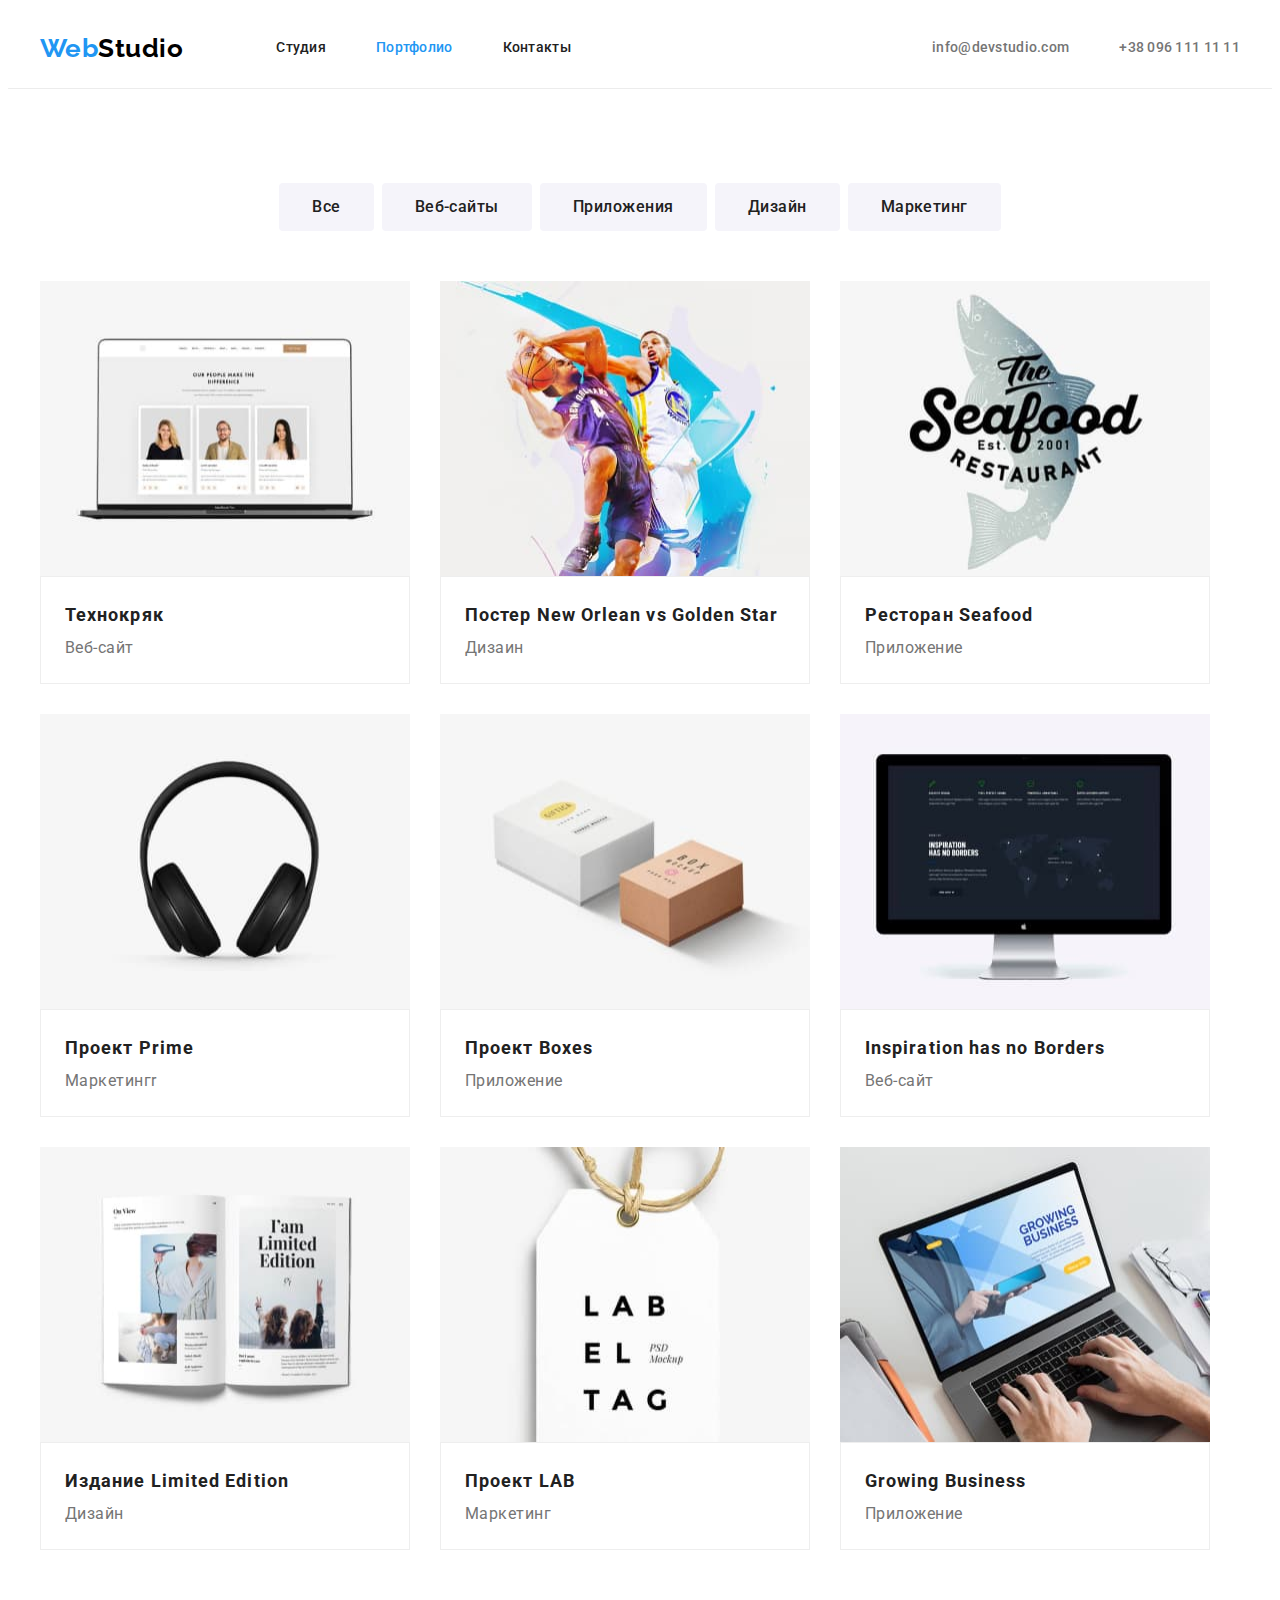
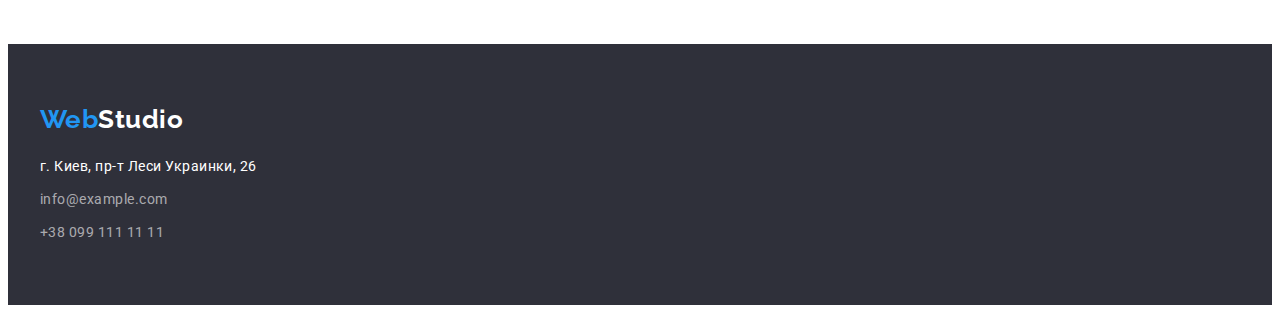
==== portfolio.html @ 2bc71ba0 "Добавляет стили  геометрии и позиционирование контента Flexbox" ====
<!DOCTYPE html>
<html lang="ru">
  <head>
    <meta charset="UTF-8" />
    <meta http-equiv="X-UA-Compatible" content="IE=edge" />
    <meta name="viewport" content="width=device-width, initial-scale=1.0" />
    <link rel="preconnect" href="https://fonts.googleapis.com" />
    <link rel="preconnect" href="https://fonts.gstatic.com" crossorigin />
    <link
      href="https://fonts.googleapis.com/css2?family=Raleway:wght@700&family=Roboto:wght@400;500;700;900&display=swap"
      rel="stylesheet"
    />
    <link
      rel="stylesheet"
      href="https://cdnjs.cloudflare.com/ajax/libs/modern-normalize/1.1.0/modern-normalize.min.css"
      integrity="sha512-wpPYUAdjBVSE4KJnH1VR1HeZfpl1ub8YT/NKx4PuQ5NmX2tKuGu6U/JRp5y+Y8XG2tV+wKQpNHVUX03MfMFn9Q=="
      crossorigin="anonymous"
      referrerpolicy="no-referrer"
    />
    <link rel="stylesheet" href="./css/styles.css" />
    <title>Портфолио</title>
  </head>

  <body>
    <!--секция "Хэдер"-->
    <header class="page-header">
      <div class="container contacts-nav-header">
        <nav class="site-nav">
          <a class="logo link" href="./index.html" lang="en"
            >Web<span class="text-black">Studio</span></a
          >
          <ul class="menu list">
            <li class="menu-item">
              <a class="menu-link link" href="./index.html">Студия</a>
            </li>
            <li class="menu-item">
              <a class="menu-link active link" href="./portfolio.html"
                >Портфолио</a
              >
            </li>
            <li class="menu-item">
              <a class="menu-link link" href="#contacts">Контакты</a>
            </li>
          </ul>
        </nav>

        <ul class="contacts-header list">
          <li class="contact-item">
            <a class="contact-mail link" href="mailto:info@devstudio.com"
              >info@devstudio.com</a
            >
          </li>
          <li class="contact-item">
            <a class="contact-phone link" href="tel:+380961111111"
              >+38 096 111 11 11</a
            >
          </li>
        </ul>
      </div>
    </header>

    <!--секция "Навигационных кнопок"-->
    <section class="section">
      <h1 class="projects-title">Проекты компании</h1>
      <div class="container">
        <ul class="buttons-list list">
          <li class="button-item">
            <button class="button" type="button">Все</button>
          </li>
          <li class="button-item">
            <button class="button" type="button">Веб-сайты</button>
          </li>
          <li class="button-item">
            <button class="button" type="button">Приложения</button>
          </li>
          <li class="button-item">
            <button class="button" type="button">Дизайн</button>
          </li>
          <li class="button-item">
            <button class="button" type="button">Маркетинг</button>
          </li>
        </ul>
      </div>

      <!--список "Проектами компании"-->
      <div class="container">
        <ul class="galeri-projects list">
          <li class="project-item">
            <a class="progect-exile link" href="#"
              ><img
                class="project-photo"
                src="./imagis/ouer-work-portfolio/leptop.img.jpg"
                alt="ноутбук"
                width="370"
                height="295"
              />
              <div class="position-project-description">
                <h2 class="project-name">Технокряк</h2>
                <p class="about-project">Веб-сайт</p>
              </div>
            </a>
          </li>

          <li class="project-item">
            <a class="progect-exile link" href="#"
              ><img
                class="project-photo"
                src="./imagis/ouer-work-portfolio/basketballs-players.img.jpg"
                alt="играки в баскетболл"
                width="370"
                height="295"
              />
              <div class="position-project-description">
                <h2 class="project-name">
                  Постер <span lang="en">New Orlean vs Golden Star</span>
                </h2>
                <p class="about-project">Дизаин</p>
              </div>
            </a>
          </li>

          <li class="project-item">
            <a class="progect-exile link" href="#"
              ><img
                class="project-photo"
                src="./imagis/ouer-work-portfolio/fish-logo.img.jpg"
                alt="рыба на фонге логотипа"
                width="370"
                height="295"
              />
              <div class="position-project-description">
                <h2 class="project-name">
                  Ресторан <span lang="en">Seafood</span>
                </h2>
                <p class="about-project">Приложение</p>
              </div>
            </a>
          </li>
          <li class="project-item">
            <a class="progect-exile link" href="#"
              ><img
                class="project-photo"
                src="./imagis/ouer-work-portfolio/headphones.img.jpg"
                alt="наушники"
                width="370"
                height="295"
              />
              <div class="position-project-description">
                <h2 class="project-name">
                  Проект <span lang="en">Prime</span>
                </h2>
                <p class="about-project">Маркетингr</p>
              </div>
            </a>
          </li>
          <li class="project-item">
            <a class="progect-exile link" href="#"
              ><img
                class="project-photo"
                src="./imagis/ouer-work-portfolio/boxes.img.jpg"
                alt="две коробки"
                width="370"
                height="295"
              />
              <div class="position-project-description">
                <h2 class="project-name">
                  Проект <span lang="en">Boxes</span>
                </h2>
                <p class="about-project">Приложение</p>
              </div>
            </a>
          </li>
          <li class="project-item">
            <a class="progect-exile link" href="#"
              ><img
                class="project-photo"
                src="./imagis/ouer-work-portfolio/monitor.img.jpg"
                alt="манитор"
                width="370"
                height="295"
              />
              <div class="position-project-description">
                <h2 class="project-name" lang="en">
                  Inspiration has no Borders
                </h2>
                <p class="about-project">Веб-сайт</p>
              </div>
            </a>
          </li>
          <li class="project-item">
            <a class="progect-exile link" href="#"
              ><img
                class="project-photo"
                src="./imagis/ouer-work-portfolio/book.img.jpg"
                alt="открытая книга"
                width="370"
                height="295"
              />
              <div class="position-project-description">
                <h2 class="project-name">
                  Издание <span lang="en">Limited Edition</span>
                </h2>
                <p class="about-project">Дизайн</p>
              </div>
            </a>
          </li>
          <li class="project-item">
            <a class="progect-exile link" href="#"
              ><img
                class="project-photo"
                src="./imagis/ouer-work-portfolio/tag.img.jpg"
                alt="бирка с логотипом"
                width="370"
                height="295"
              />
              <div class="position-project-description">
                <h2 class="project-name">Проект <span lang="en">LAB</span></h2>
                <p class="about-project">Маркетинг</p>
              </div>
            </a>
          </li>
          <li class="project-item">
            <a class="progect-exile link" href="#"
              ><img
                class="project-photo"
                src="./imagis/ouer-work-portfolio/laptop-hands.img.jpg"
                alt="наберает текст"
                width="370"
                height="295"
              />
              <div class="position-project-description">
                <h2 class="project-name" lang="en">Growing Business</h2>
                <p class="about-project">Приложение</p>
              </div>
            </a>
          </li>
        </ul>
      </div>
    </section>

    <!--секция "Футер"-->
    <footer Class="footer">
      <div class="container">
        <a class="logo link" href="./index.html" lang="en"
          >Web<span class="text-white">Studio</span></a
        >
        <address class="address" id="contacts">
          <ul class="address-footer list">
            <li class="address-item">
              <a
                class="address-map link"
                href="https://goo.gl/maps/M4VhNLJZb9ix9Voo7"
                target="blank"
                rel="noopener noreferrer"
                >г. Киев, пр-т Леси Украинки, 26</a
              >
            </li>
            <li class="address-item">
              <a class="address-mail link" href="mailto:info@example.com"
                >info@example.com</a
              >
            </li>
            <li class="address-item">
              <a class="address-phone link" href="tel:+380991111111"
                >+38 099 111 11 11</a
              >
            </li>
          </ul>
        </address>
      </div>
    </footer>
  </body>
</html>
---- css/styles.css ----
/* компоненты настроек  */

:root {
  --primery-text-color: #212121;
  --secondary-text-color: #757575;
  --light-text-color: #ffffff;
  --footer-mail-phone-color: rgba(255, 255, 255, 0.6);

  --primery-background-color: #ffffff;
  --secondary-background-color: #f5f4fa;
  --hero-footer-becground-color: #2f303a;

  --accent-color: #2196f3;
  --hero-btn-accent-color: #188ce8;
}

.link {
  text-decoration: none;
}
.list {
  padding-left: 0;

  list-style: none;
}

body {
  font-family: "Roboto", sans-serif;
  letter-spacing: 0.03em;

  color: var(--primery-text-color);
  background-color: var(--primery-background-color);
}

h1,
h2,
h3,
h4,
h5,
h6,
ul,
p {
  margin-top: 0;
  margin-bottom: 0;
}

.section {
  padding-top: 94px;
  padding-bottom: 94px;
}

.container {
  width: 1200px;
  padding-left: 15px;
  padding-right: 15px;
  margin-left: auto;
  margin-right: auto;
  /* outline: 2px solid palevioletred; */
}

/* стили логотипа футера и хдера "Вэб-студия" и "Портфолио" */

.page-header {
  border-bottom: 1px solid #ececec;
}

.logo {
  font-family: "Raleway", sans-serif;
  font-weight: 700;
  font-size: 26px;
  line-height: 1.19;

  color: #2196f3;
}
.text-black {
  color: #000000;
}
.text-white {
  color: #ffffff;
}

/* стили "Хэдэр" */

.contacts-nav-header {
  display: flex;
}

/* стили меню навигации  */

.site-nav {
  display: flex;
  align-items: center;
}

.menu {
  display: flex;
  margin-left: 93px;
}

.menu-item:not(:last-child) {
  margin-right: 50px;
}

.menu-link {
  display: block;
  padding-top: 32px;
  padding-bottom: 32px;

  font-weight: 500;
  font-size: 14px;
  line-height: 1.14;
  letter-spacing: 0.02em;

  color: var(--primery-text-color);
}

.menu-link:hover,
.menu-link:focus {
  color: var(--accent-color);
}

.active {
  color: var(--accent-color);
}

/* стили контактов в "Хэдэр"  */

.contacts-header {
  display: flex;
  margin-left: auto;
}

.contact-item:not(:last-child) {
  margin-right: 50px;
}

.contact-mail,
.contact-phone {
  display: block;
  padding-top: 32px;
  padding-bottom: 32px;

  font-weight: 500;
  font-size: 14px;
  line-height: 1.14;
  letter-spacing: 0.02em;

  color: var(--secondary-text-color);
}

.contact-mail:hover,
.contact-mail:focus {
  color: var(--accent-color);
}

.contact-phone:hover,
.contact-phone:focus {
  color: var(--accent-color);
}

/* стили "Футера" */

.footer {
  background-color: var(--hero-footer-becground-color);
}

/*стили адресов в "футере"*/
.footer {
  padding-top: 60px;
  padding-bottom: 60px;
}

.address {
  margin-top: 20px;
}

.address-item:not(:first-child) {
  margin-top: 9px;
}

.address-map {
  font-style: normal;
  font-size: 14px;
  line-height: 1.71;

  color: var(--light-text-color);
}

.address-mail {
  font-style: normal;
  font-size: 14px;
  line-height: 1.71;

  color: var(--footer-mail-phone-color);
}

.address-phone {
  font-style: normal;
  font-size: 14px;
  line-height: 1.71;

  color: var(--footer-mail-phone-color);
}

/*=========Вэб-студия=========*/

/* стили секции "HERO"  */

.hero {
  text-align: center;
  background-color: var(--hero-footer-becground-color);
}

.hero-title {
  margin-bottom: 33px;

  font-weight: 900;
  font-size: 44px;
  line-height: 1.36;
  letter-spacing: 0.06em;
  text-transform: uppercase;

  color: var(--light-text-color);
}

.modal-btn {
  padding: 10px 32px;

  font-family: inherit;
  font-weight: 700;
  font-size: 16px;
  line-height: 1.88;
  letter-spacing: 0.06em;

  color: var(--light-text-color);
  background-color: var(--accent-color);

  border: 1px solid transparent;
  border-radius: 4px;

  cursor: pointer;
}

.modal-btn:hover,
.modal-btn:focus {
  color: var(--light-text-color);
  background-color: var(--hero-btn-accent-color);
}

/* стили секции "Особенности компании" */

.about-featores {
  display: flex;
  justify-content: space-between;
}

.about-featores-item {
  max-width: 270px;
}

.featores-title {
  display: none;
}

.featores-name {
  margin-bottom: 10px;

  font-weight: 700;
  font-size: 14px;
  line-height: 1.14;
  text-transform: uppercase;
}

.featori-description {
  font-size: 14px;
  line-height: 1.71;

  color: var(--secondary-text-color);
}

/* стили секции "Чем мы занимаемся" */

.about {
  padding-top: 0px;
}

.about-title {
  margin-bottom: 50px;

  font-weight: 700;
  font-size: 36px;
  line-height: 1.17;
  text-align: center;
}

.about-gallery {
  display: flex;
  justify-content: space-between;
}

.about-gallery-img {
  display: block;
}

/* стили секции "Наша команда"*/

.employees-title {
  margin-bottom: 50px;

  text-align: center;
  font-weight: 700;
  font-size: 36px;
  line-height: 1.17;
}

.employees {
  display: flex;
  justify-content: space-between;

  text-align: center;
  background-color: var(--secondary-background-color);
}

.employees-card {
  max-width: 270px;

  background-color: var(--primery-background-color);

  border-radius: 0px 0px 4px 4px;
  box-shadow: 0px 1px 3px rgba(0, 0, 0, 0.12), 0px 1px 1px rgba(0, 0, 0, 0.14),
    0px 2px 1px rgba(0, 0, 0, 0.2);
}

.employees-photo {
  display: block;
}

.name-position-description {
  padding-top: 30px;
  padding-bottom: 30px;
}
.employees-name {
  margin-bottom: 10px;

  font-weight: 500;
  font-size: 16px;
  line-height: 1.19;
}

.employees-position {
  font-size: 16px;
  line-height: 1.19;

  color: var(--secondary-text-color);
}

/*==========Портфолио==========*/

/*стили секции "Навигационных кнопок*/

.projects-title {
  display: none;
}

.buttons-list {
  display: flex;
  justify-content: center;
  margin-bottom: 50px;
}

.button-item:not(:last-child) {
  margin-right: 8px;
}
.button {
  display: inline-block;
  padding: 10px 32px;

  font-family: inherit;
  font-weight: 500;
  font-size: 16px;
  line-height: 1.62;
  letter-spacing: 0.03em;
  text-align: center;

  color: var(--primery-text-color);
  background-color: var(--secondary-background-color);

  border: 1px solid transparent;
  border-radius: 4px;

  cursor: pointer;
}

.button:hover,
.button:focus {
  color: var(--light-text-color);

  background-color: var(--accent-color);
}

/*стили секции "Проекты компании"*/

.galeri-projects {
  display: flex;
  flex-wrap: wrap;
}

.project-item {
  width: calc((100%-60px) / 3);
  max-width: 370px;

  display: flex;
  margin-right: 30px;
  margin-bottom: 30px;

  background-color: var(--primery-background-color);
}

.project-item:nth-child(3n) {
  margin-right: 0px;
}

.project-item:nth-last-child(-n + 3) {
  margin-bottom: 0px;
}

.project-item:hover,
.project-item:focus {
  box-shadow: 0px 1px 1px rgba(0, 0, 0, 0.12), 0px 4px 4px rgba(0, 0, 0, 0.06),
    1px 4px 6px rgba(0, 0, 0, 0.16);
}

.project-photo {
  display: block;
}

.progect-exile {
  display: inline-block;
}

.position-project-description {
  padding: 20px 24px;
  border: 1px solid #eeeeee;
}

.project-name {
  font-weight: 700;
  font-size: 18px;
  line-height: 2;
  letter-spacing: 0.06em;

  color: var(--primery-text-color);
}

.about-project {
  font-size: 16px;
  line-height: 1.88;

  color: var(--secondary-text-color);
}
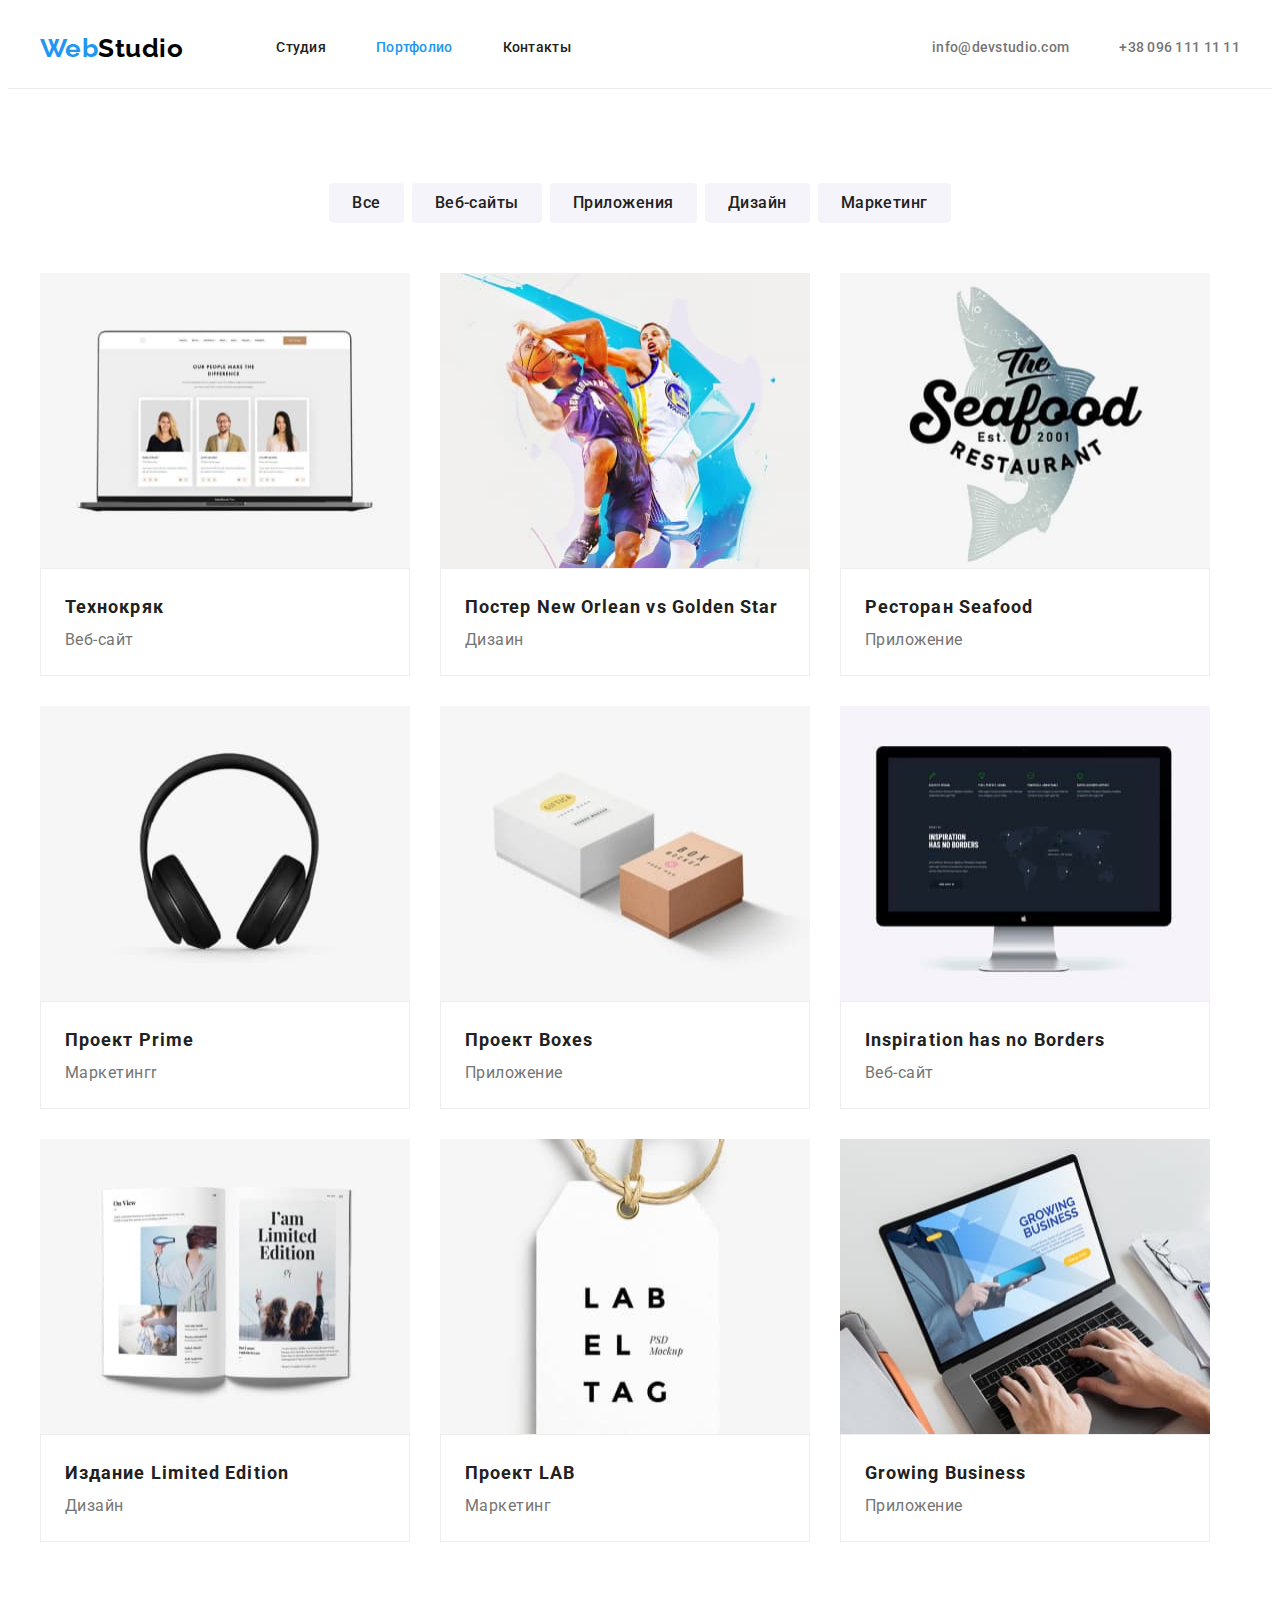
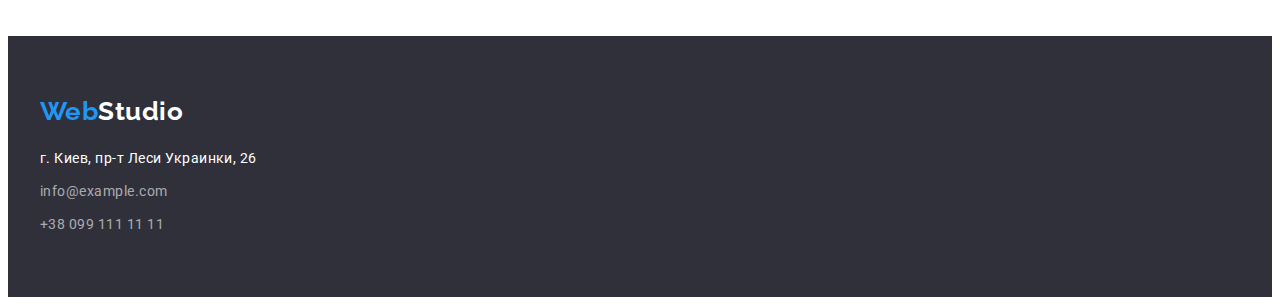
==== commit d1f4d1f5: "Исправляет замечания" ====
--- a/portfolio.html
+++ b/portfolio.html
@@ -80,10 +80,9 @@
             <button class="button" type="button">Маркетинг</button>
           </li>
         </ul>
-      </div>
-
-      <!--список "Проектами компании"-->
-      <div class="container">
+
+        <!--список "Проектами компании"-->
+
         <ul class="galeri-projects list">
           <li class="project-item">
             <a class="progect-exile link" href="#"
--- a/css/styles.css
+++ b/css/styles.css
@@ -208,10 +208,16 @@
 .hero {
   text-align: center;
   background-color: var(--hero-footer-becground-color);
+  padding-top: 200px;
+  padding-bottom: 200px;
 }
 
 .hero-title {
-  margin-bottom: 33px;
+  max-width: 696px;
+
+  margin-left: auto;
+  margin-right: auto;
+  margin-bottom: 30px;
 
   font-weight: 900;
   font-size: 44px;
@@ -303,6 +309,10 @@
 
 /* стили секции "Наша команда"*/
 
+.employee {
+  background-color: var(--secondary-background-color);
+}
+
 .employees-title {
   margin-bottom: 50px;
 
@@ -317,7 +327,6 @@
   justify-content: space-between;
 
   text-align: center;
-  background-color: var(--secondary-background-color);
 }
 
 .employees-card {
@@ -372,7 +381,7 @@
 }
 .button {
   display: inline-block;
-  padding: 10px 32px;
+  padding: 6px 22px;
 
   font-family: inherit;
   font-weight: 500;
